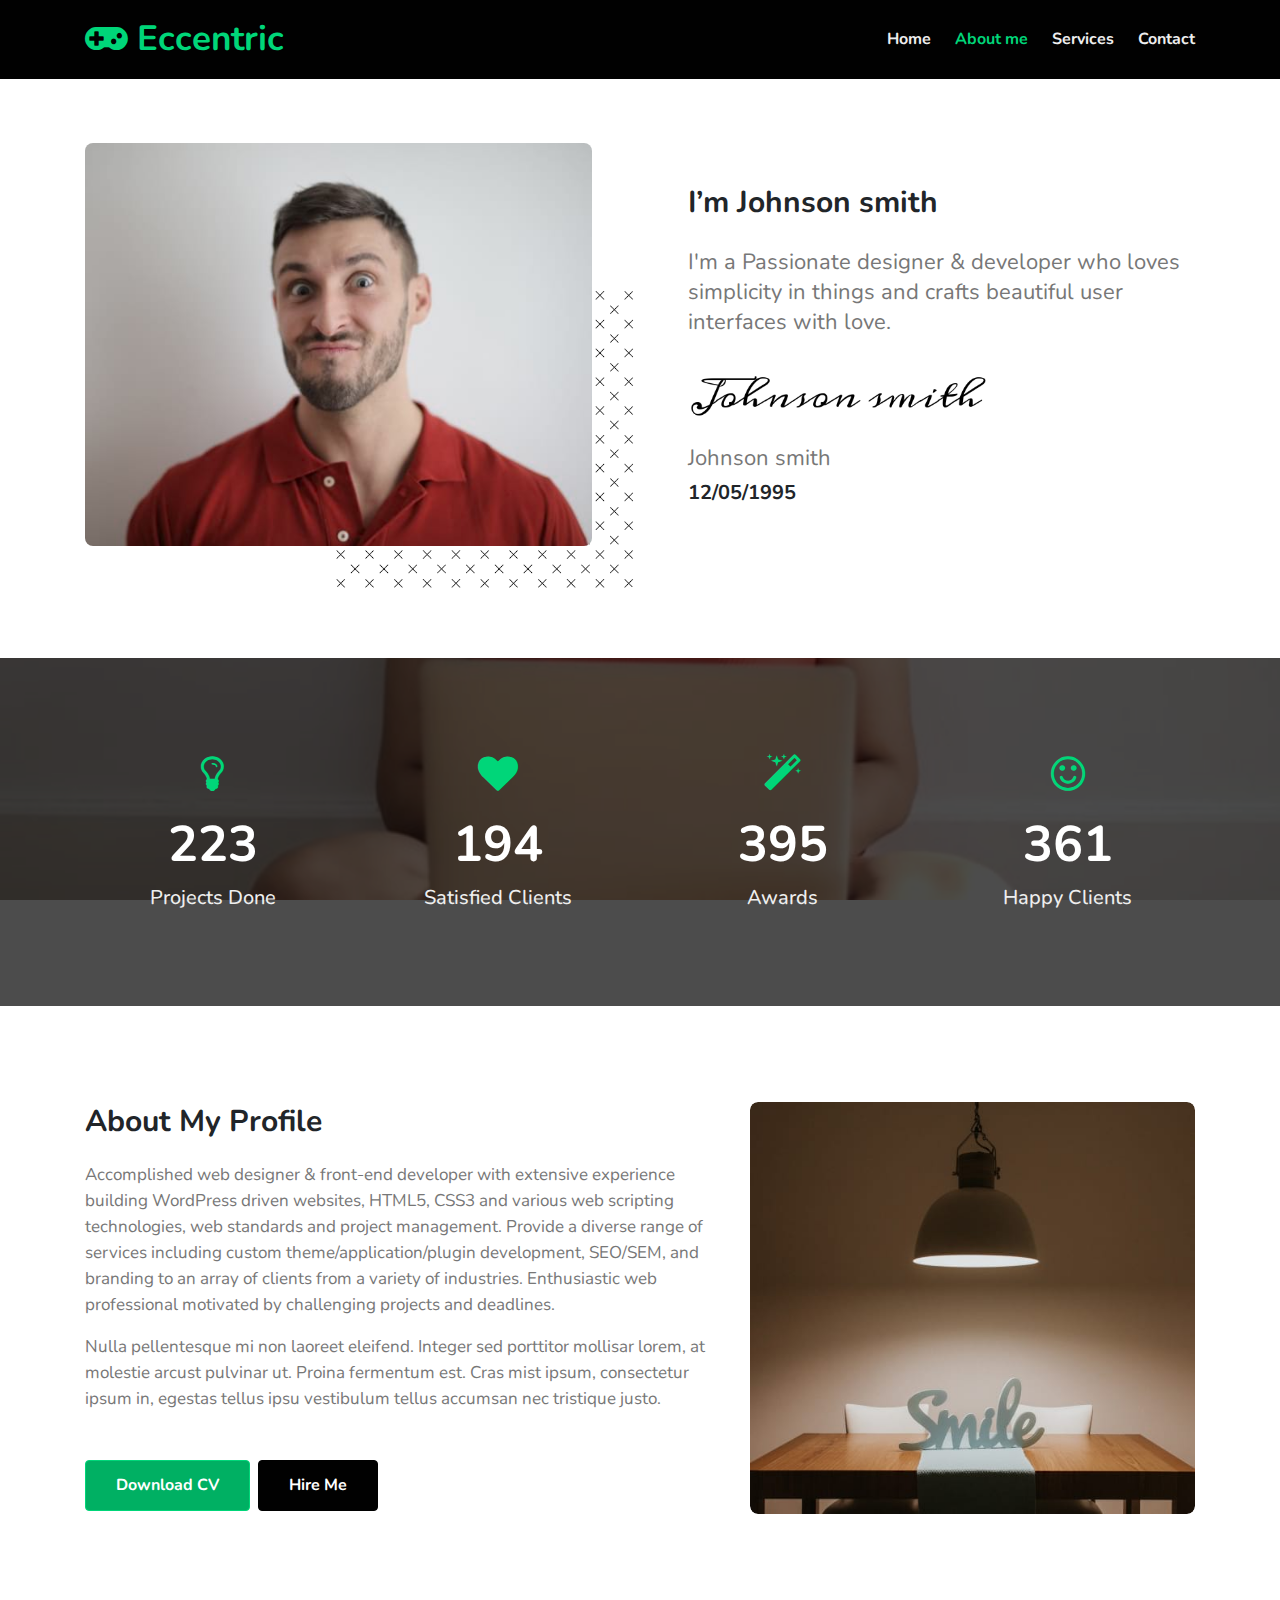
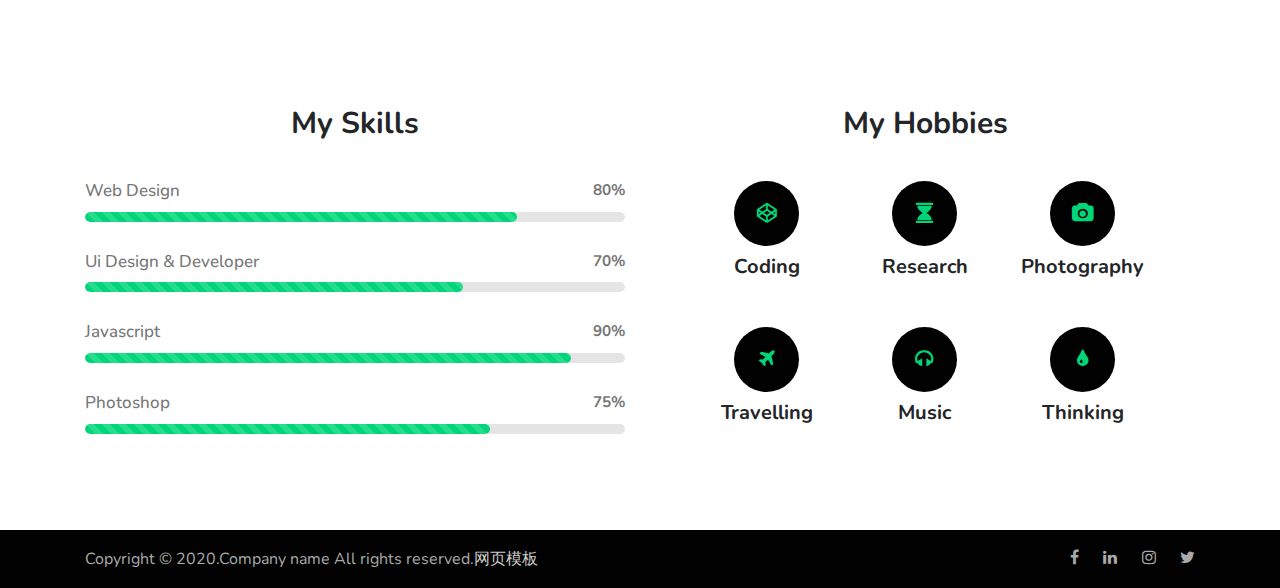
==== about.html @ adb2ebfb "template" ====
<!doctype html>
<html lang="en">

<head>
  <!-- Required meta tags -->
  <meta charset="utf-8">
  <meta name="viewport" content="width=device-width, initial-scale=1, shrink-to-fit=no">

  <title>About</title>

  <!-- google fonts -->
  <link href="http://fonts.googleapis.com/css?family=Nunito:400,700&display=swap" rel="stylesheet">

  <!-- Template CSS -->
  <link rel="stylesheet" href="assets/css/style-starter.css">

</head>

<body>
<!-- header -->
<header>
  <div class="w3l-header" id="home">
    <div class="container">
      <nav class="navbar navbar-expand-lg navbar-dark pl-0 pr-0">
        <a class="navbar-brand m-0" href="index.html"><span class="fa fa-gamepad"></span> Eccentric </a>
        <!-- if logo is image enable this   
            <a class="navbar-brand" href="#index.html">
                <img src="image-path" alt="Your logo" title="Your logo" style="height:35px;" />
            </a> -->
        <button class="navbar-toggler" type="button" data-toggle="collapse" data-target="#navbarNav" aria-controls="navbarNav" aria-expanded="false"
          aria-label="Toggle navigation">
          <span class="navbar-toggler-icon fa fa-bars"></span>
        </button>
        <div class="collapse navbar-collapse" id="navbarNav">
          <ul class="navbar-nav ml-auto">
            <li class="nav-item mr-lg-4">
              <a class="nav-link pl-0 pr-0" href="index.html">Home <span class="sr-only">(current)</span></a>
            </li>
            <li class="nav-item active mr-lg-4">
              <a class="nav-link pl-0 pr-0" href="about.html">About me</a>
            </li>
            <li class="nav-item mr-lg-4">
              <a class="nav-link pl-0 pr-0" href="services.html">Services</a>
            </li>
            <li class="nav-item">
              <a class="nav-link pl-0 pr-0" href="contact.html">Contact</a>
            </li>
          </ul>
        </div>
      </nav>
    </div>
  </div>
</header>
<!-- //header -->
<!-- about me -->
<div class="w3l-about py-5">
    <div class="container py-lg-3">
        <div class="row about-content mb-lg-5">
            <div class="col-lg-6 pr-md-5">
                <div class="image-block">
                    <img src="assets/images/me.jpg" class="img-fluid myphoto" alt="my photo" />
                    <img src="assets/images/cross.png" class="img-fluid pos" alt="dots" />
                </div>
            </div>
            <div class="col-lg-6 info pl-lg-5 mt-lg-0 mt-5 pt-lg-0 pt-3 align-center">
                <h4 class="">I’m Johnson smith</h4>
                <p class="mt-md-4 mt-3 mb-0"> I'm a Passionate designer & developer who loves simplicity in things and crafts beautiful user
                    interfaces with love.</p>
                <img src="assets/images/signature.png" class="img-fluid signature mt-4 mb-2" width="300px" alt="my photo" />
                <p class="m-0 mb-2">Johnson smith</p>
                <h6>12/05/1995</h6>
            </div>
        </div>
    </div>
</div>
<!-- //about me -->
<!-- stats -->
<section class="w3l-stats py-lg-5 py-4" id="stats">
    <div class="gallery-inner container py-md-5 py-4">
        <div class="row stats-con text-white">
            <div class="col-sm-3 col-6 stats_info counter_grid">
                <span class="fa fa-lightbulb-o"></span>
                <p class="counter">645</p>
                <h4>Projects Done</h4>
            </div>
            <div class="col-sm-3 col-6 stats_info counter_grid1">
                <span class="fa fa-heart"></span>
                <p class="counter">563</p>
                <h4>Satisfied Clients</h4>
            </div>
            <div class="col-sm-3 col-6 stats_info counter_grid mt-sm-0 mt-5">
                <span class="fa fa-magic"></span>
                <p class="counter">1145</p>
                <h4>Awards</h4>
            </div>
            <div class="col-sm-3 col-6 stats_info counter_grid2 mt-sm-0 mt-5">
                <span class="fa fa-smile-o"></span>
                <p class="counter">1045</p>
                <h4>Happy Clients</h4>
            </div>
        </div>
    </div>
</section>
<!-- //stats -->
<!-- about my profile -->
<section class="w3l-about-bottom py-5" id="about">
    <div class="container py-lg-5 py-md-3">
        <div class="row middle-grids">
            <div class="col-lg-7 advantage-grid-info">
                <div class="advantage_left">
                    <h4>About my profile </h4>
                    <p class="mb-3">Accomplished web designer & front-end developer with extensive experience
                        building WordPress driven websites, HTML5, CSS3 and various web scripting technologies,
                        web standards and project management. Provide a diverse range of services including custom
                        theme/application/plugin development, SEO/SEM, and branding to an array of clients from a
                        variety of industries. Enthusiastic web professional motivated by challenging projects and
                        deadlines.</p>
                    <p class="mb-0">Nulla pellentesque mi non laoreet eleifend. Integer sed porttitor mollisar
                        lorem, at molestie arcust pulvinar ut. Proina fermentum est. Cras mist ipsum, consectetur
                        ipsum in, egestas tellus ipsu vestibulum tellus accumsan nec tristique justo.
                    </p>
                    <a href="resume.html" class="btn-style btn-primary btn mt-lg-5 mt-4">Download CV</a>
                    <a href="contact.html" class="btn-style btn-secondary btn mt-lg-5 mt-4 ml-1">Hire Me</a>
                </div>
            </div>
            <div class="col-lg-5 advantage-grid-info1">
                <div class="advantage_left1 mt-lg-0 mt-5">
                    <img src="assets/images/about.jpg" class="img img-fluid" alt="">
                </div>
            </div>
        </div>
    </div>
</section>
<!-- //about my profile -->
<!-- skills and hobbies -->
<div class="w3l-skills py-5" id="skills">
    <div class="container py-lg-5 py-md-3">
        <div class="modal-spa">
            <div class="row skills">
                <div class="col-lg-6 bar-grids bargrids-left">
                    <h4> My Skills </h4>
                    <h6>web design <span> 80% </span></h6>
                    <div class="progress">
                        <div class="progress-bar progress-bar-striped active editContent" style="width: 80%">
                        </div>
                    </div>
                    <h6>ui design & developer <span> 70% </span></h6>
                    <div class="progress  w3-bar-grids">
                        <div class="progress-bar progress-bar-striped active" style="width: 70%">
                        </div>
                    </div>
                    <h6>Javascript<span>90% </span></h6>
                    <div class="progress  w3-bar-grids">
                        <div class="progress-bar progress-bar-striped active" style="width: 90%">
                        </div>
                    </div>
                    <h6>Photoshop <span> 75% </span></h6>
                    <div class="progress  w3-bar-grids prgs-w3-last">
                        <div class="progress-bar progress-bar-striped active" style="width: 75%">
                        </div>
                    </div>
                </div>
                <div class="col-lg-6 bar-grids w3-bar-grids mt-lg-0 mt-5">
                    <h4> My Hobbies </h4>
                    <div class="row pl-lg-5 pr-lg-5">
                        <div class="col-4 hobbies-grid1 grid1">
                            <div class="icon-bg">
                                <span class="fa fa-codepen"></span>
                            </div>
                            <h5>Coding</h5>
                        </div>
                        <div class="col-4 hobbies-grid1 grid2">
                            <div class="icon-bg">
                                <span class="fa fa-hourglass"></span>
                            </div>
                            <h5>Research</h5>
                        </div>
                        <div class="col-4 hobbies-grid1 grid3">
                            <div class="icon-bg">
                                <span class="fa fa-camera"></span>
                            </div>
                            <h5>Photography</h5>
                        </div>
                        <div class="col-4 hobbies-grid1 grid4">
                            <div class="icon-bg">
                                <span class="fa fa-plane"></span>
                            </div>
                            <h5>Travelling</h5>
                        </div>
                        <div class="col-4 hobbies-grid1 grid5">
                            <div class="icon-bg">
                                <span class="fa fa-headphones"></span>
                            </div>
                            <h5>Music</h5>
                        </div>
                        <div class="col-4 hobbies-grid1 grid6">
                            <div class="icon-bg">
                                <span class="fa fa-tint"></span>
                            </div>
                            <h5>Thinking</h5>
                        </div>
                    </div>
                </div>
            </div>
        </div>
    </div>
</div>
<!-- //skills and hobbies -->
<!-- Footer -->
<footer>
  <section class="w3l-footers-1">
    <div class="footer py-3">
      <div class="container">
        <div class="footer-content">
          <div class="row">
            <div class="col-lg-8 footer-left">
              <p class="m-0">Copyright &copy; 2020.Company name All rights reserved.<a target="_blank" href="http://sc.chinaz.com/moban/">&#x7F51;&#x9875;&#x6A21;&#x677F;</a></p>
            </div>
            <div class="col-lg-4 footer-right text-lg-right text-center mt-lg-0 mt-3">
              <ul class="social m-0 p-0">
                <li><a href="#facebook"><span class="fa fa-facebook"></span></a></li>
                <li><a href="#linkedin"><span class="fa fa-linkedin"></span></a></li>
                <li><a href="#instagram"><span class="fa fa-instagram"></span></a></li>
                <li><a href="#twitter"><span class="fa fa-twitter"></span></a></li>
              </ul>
            </div>
          </div>
        </div>
      </div>
    </div>
  </section>
</footer>
<!-- //Footer -->

<!-- move top -->
<button onclick="topFunction()" id="movetop" class="editContent" title="Go to top">
  <span class="fa fa-angle-up"></span>
</button>
<script>
  // When the user scrolls down 20px from the top of the document, show the button
  window.onscroll = function () {
    scrollFunction()
  };

  function scrollFunction() {
    if (document.body.scrollTop > 20 || document.documentElement.scrollTop > 20) {
      document.getElementById("movetop").style.display = "block";
    } else {
      document.getElementById("movetop").style.display = "none";
    }
  }

  // When the user clicks on the button, scroll to the top of the document
  function topFunction() {
    document.body.scrollTop = 0;
    document.documentElement.scrollTop = 0;
  }
</script>
<!-- /move top -->

<!-- common jquery -->
<script src="assets/js/jquery-3.3.1.min.js"></script>
<!-- //common jquery -->

<!-- disable body scroll which navbar is in active -->
<script>
  $(function () {
    $('.navbar-toggler').click(function () {
      $('body').toggleClass('noscroll');
    })
  });
</script>
<!-- disable body scroll which navbar is in active -->


<!-- for blog carousel slider -->
<script src="assets/js/owl.carousel.js"></script>
<script>
  $(document).ready(function () {
    var owl = $('.owl-carousel');
    owl.owlCarousel({
      stagePadding: 20,
      margin: 15,
      nav: false,
      loop: false,
      responsive: {
        0: {
          items: 1
        },
        600: {
          items: 2
        },
        1000: {
          items: 3
        }
      }
    })
  })
</script>
<!-- //for blog carousel slider -->


<!-- stats number counter-->
<script src="assets/js/jquery.waypoints.min.js"></script>
<script src="assets/js/jquery.countup.js"></script>
<script>
  $('.counter').countUp();
</script>
<!-- //stats number counter -->

<!-- jQuery-Photo-filter-lightbox-portfolio-plugin -->
<script src="assets/js/jquery-1.7.2.js"></script>
<script src="assets/js/jquery.quicksand.js"></script>
<script src="assets/js/script.js"></script>
<script src="assets/js/jquery.prettyPhoto.js"></script>
<!-- //jQuery-Photo-filter-lightbox-portfolio-plugin -->

<!--  bootstrap js -->
<script src="assets/js/bootstrap.min.js"></script>
<!--  //bootstrap js -->

</body>

</html>
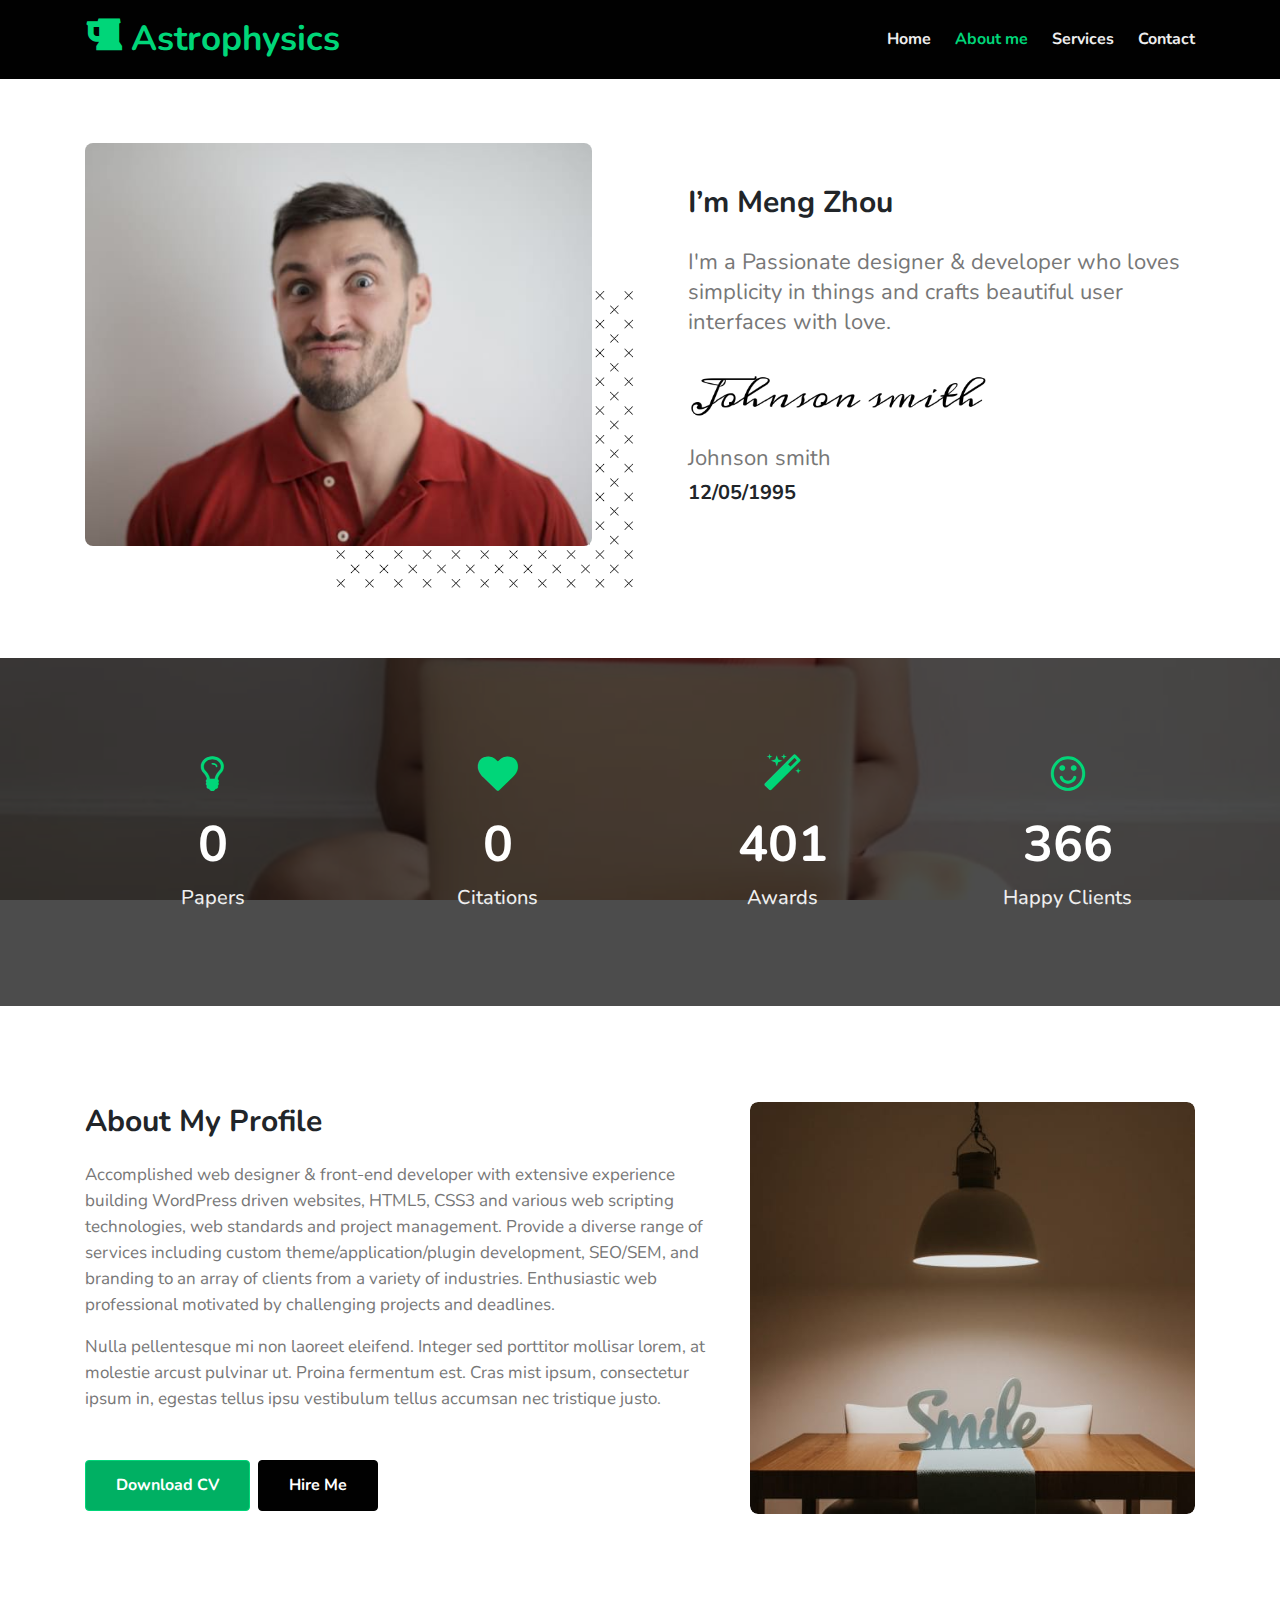
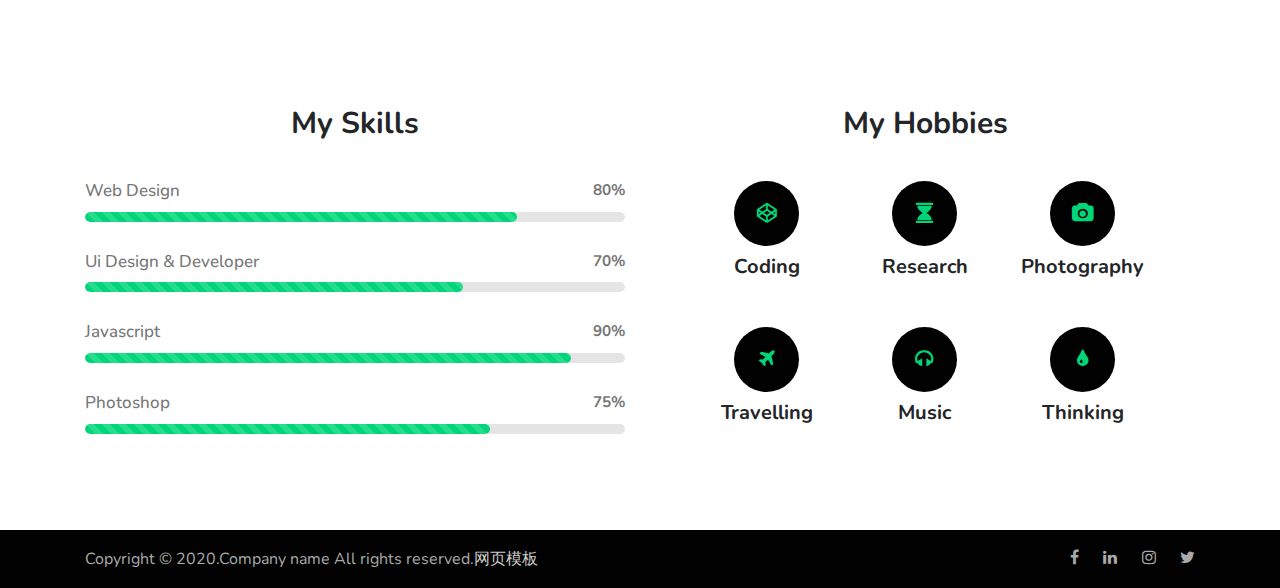
==== commit a9408406: "Update about-me" ====
--- a/about.html
+++ b/about.html
@@ -22,7 +22,7 @@
   <div class="w3l-header" id="home">
     <div class="container">
       <nav class="navbar navbar-expand-lg navbar-dark pl-0 pr-0">
-        <a class="navbar-brand m-0" href="index.html"><span class="fa fa-gamepad"></span> Eccentric </a>
+        <a class="navbar-brand m-0" href="index.html"><span class="fa fa-beer"></span> Astrophysics </a>
         <!-- if logo is image enable this   
             <a class="navbar-brand" href="#index.html">
                 <img src="image-path" alt="Your logo" title="Your logo" style="height:35px;" />
@@ -63,7 +63,7 @@
                 </div>
             </div>
             <div class="col-lg-6 info pl-lg-5 mt-lg-0 mt-5 pt-lg-0 pt-3 align-center">
-                <h4 class="">I’m Johnson smith</h4>
+                <h4 class="">I’m Meng Zhou</h4>
                 <p class="mt-md-4 mt-3 mb-0"> I'm a Passionate designer & developer who loves simplicity in things and crafts beautiful user
                     interfaces with love.</p>
                 <img src="assets/images/signature.png" class="img-fluid signature mt-4 mb-2" width="300px" alt="my photo" />
@@ -80,13 +80,13 @@
         <div class="row stats-con text-white">
             <div class="col-sm-3 col-6 stats_info counter_grid">
                 <span class="fa fa-lightbulb-o"></span>
-                <p class="counter">645</p>
-                <h4>Projects Done</h4>
+                <p class="counter">1</p>
+                <h4>Papers</h4>
             </div>
             <div class="col-sm-3 col-6 stats_info counter_grid1">
                 <span class="fa fa-heart"></span>
-                <p class="counter">563</p>
-                <h4>Satisfied Clients</h4>
+                <p class="counter">0</p>
+                <h4>Citations</h4>
             </div>
             <div class="col-sm-3 col-6 stats_info counter_grid mt-sm-0 mt-5">
                 <span class="fa fa-magic"></span>
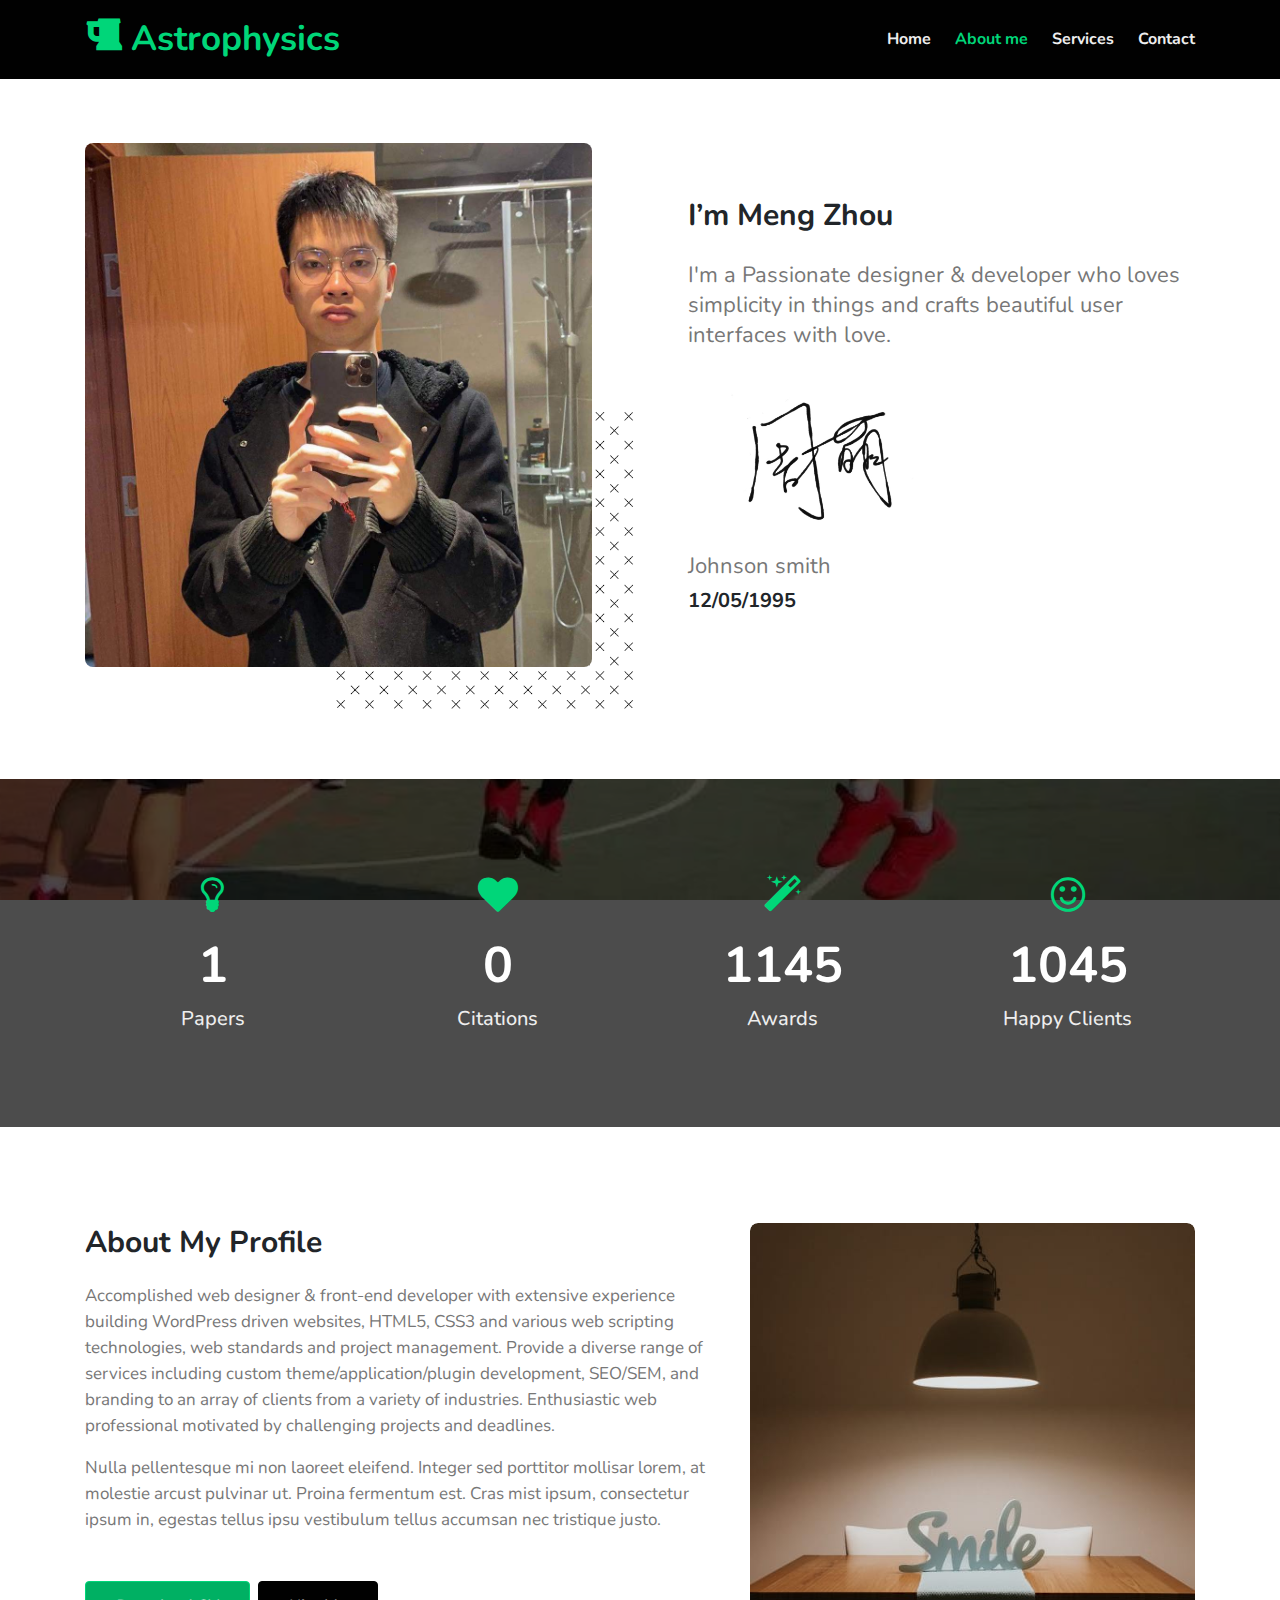
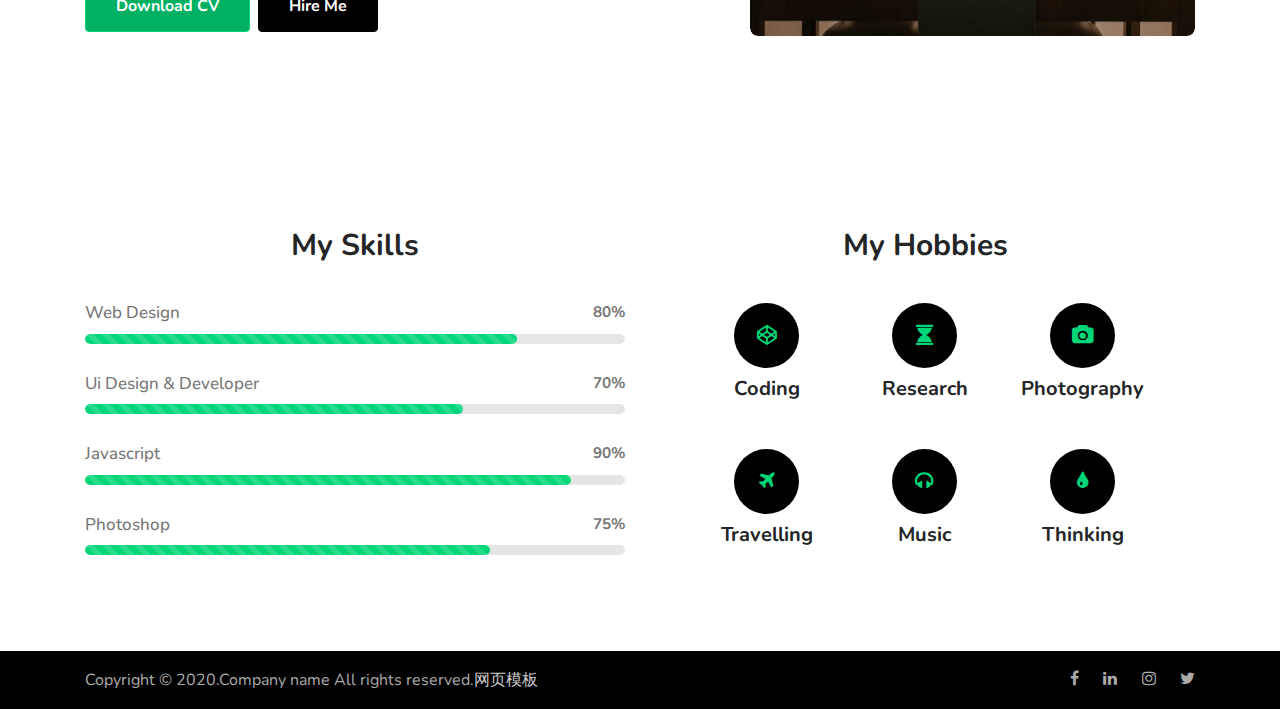
==== commit 925a4762: "Update more pics" ====
--- a/about.html
+++ b/about.html
@@ -66,7 +66,7 @@
                 <h4 class="">I’m Meng Zhou</h4>
                 <p class="mt-md-4 mt-3 mb-0"> I'm a Passionate designer & developer who loves simplicity in things and crafts beautiful user
                     interfaces with love.</p>
-                <img src="assets/images/signature.png" class="img-fluid signature mt-4 mb-2" width="300px" alt="my photo" />
+                <img src="assets/images/signature.jpg" class="img-fluid signature mt-4 mb-2" width="300px" alt="my photo" />
                 <p class="m-0 mb-2">Johnson smith</p>
                 <h6>12/05/1995</h6>
             </div>
@@ -321,4 +321,4 @@
 
 </body>
 
-</html>+</html>
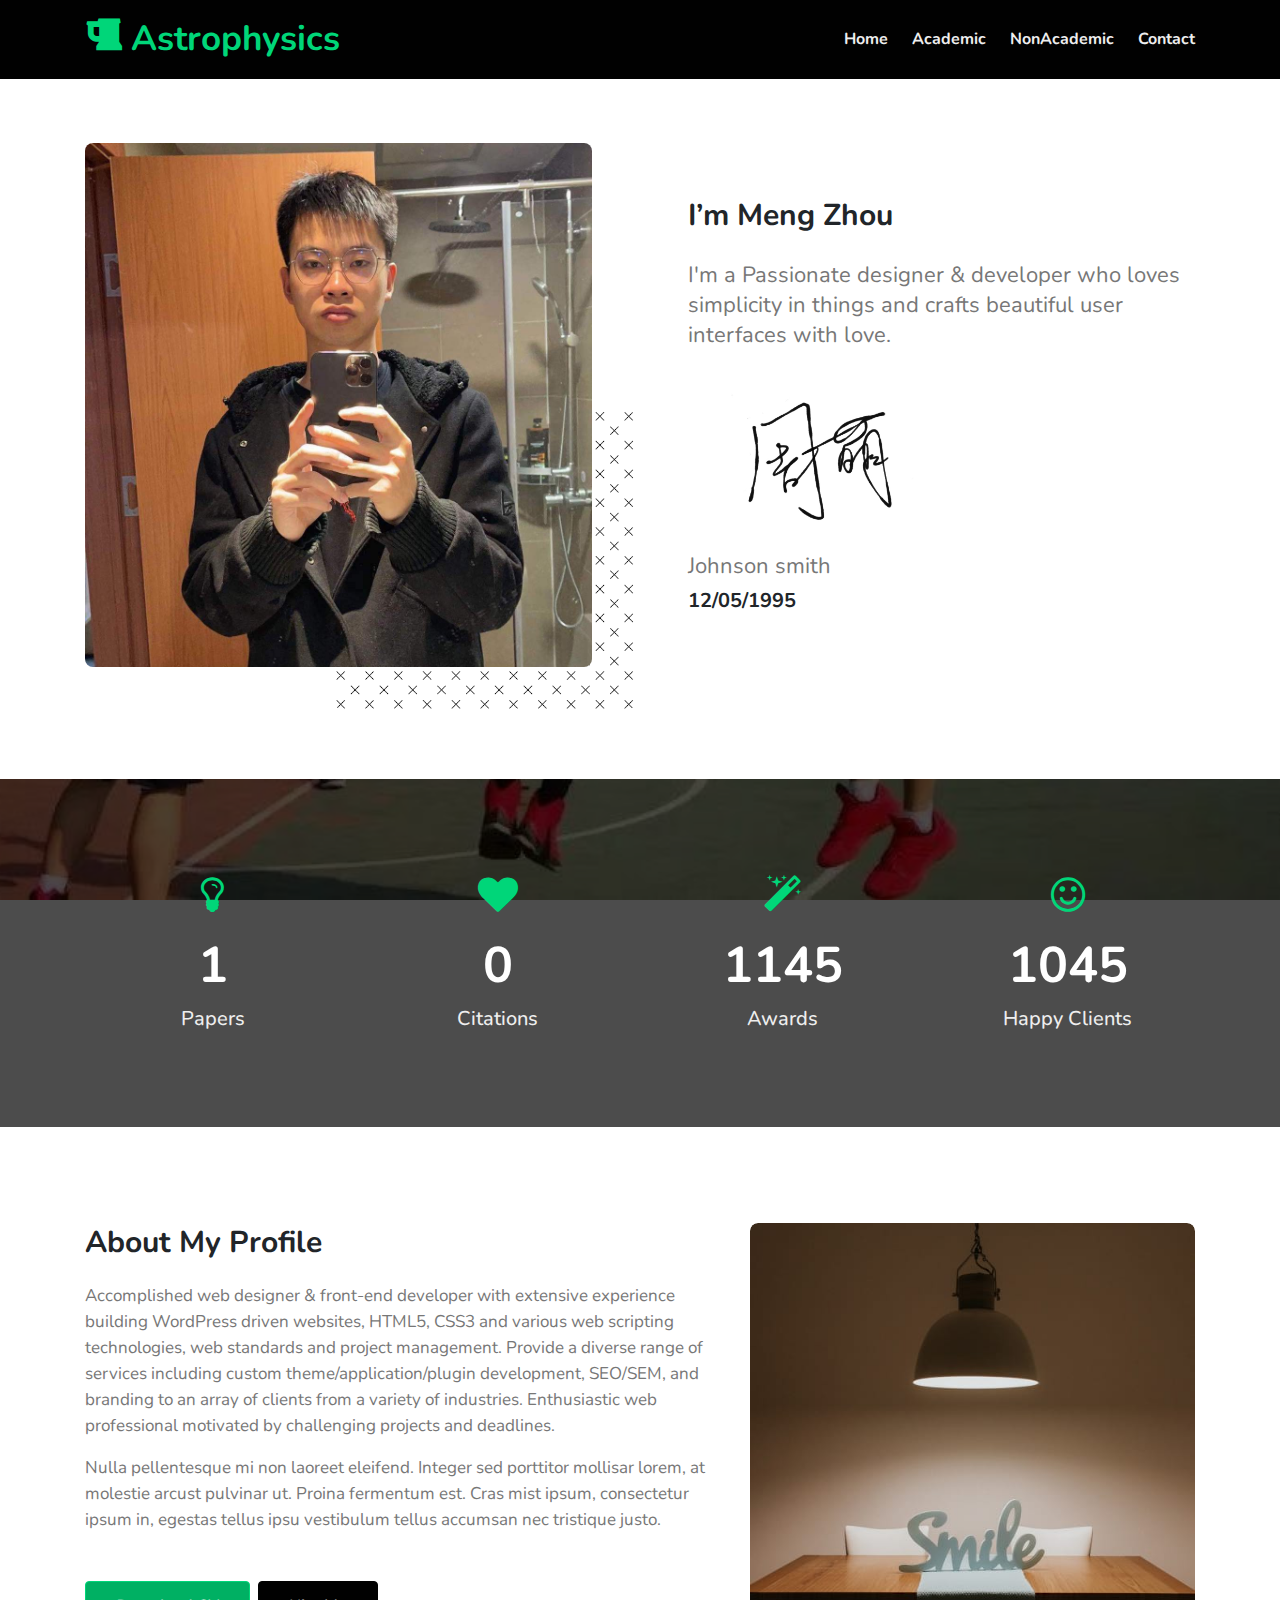
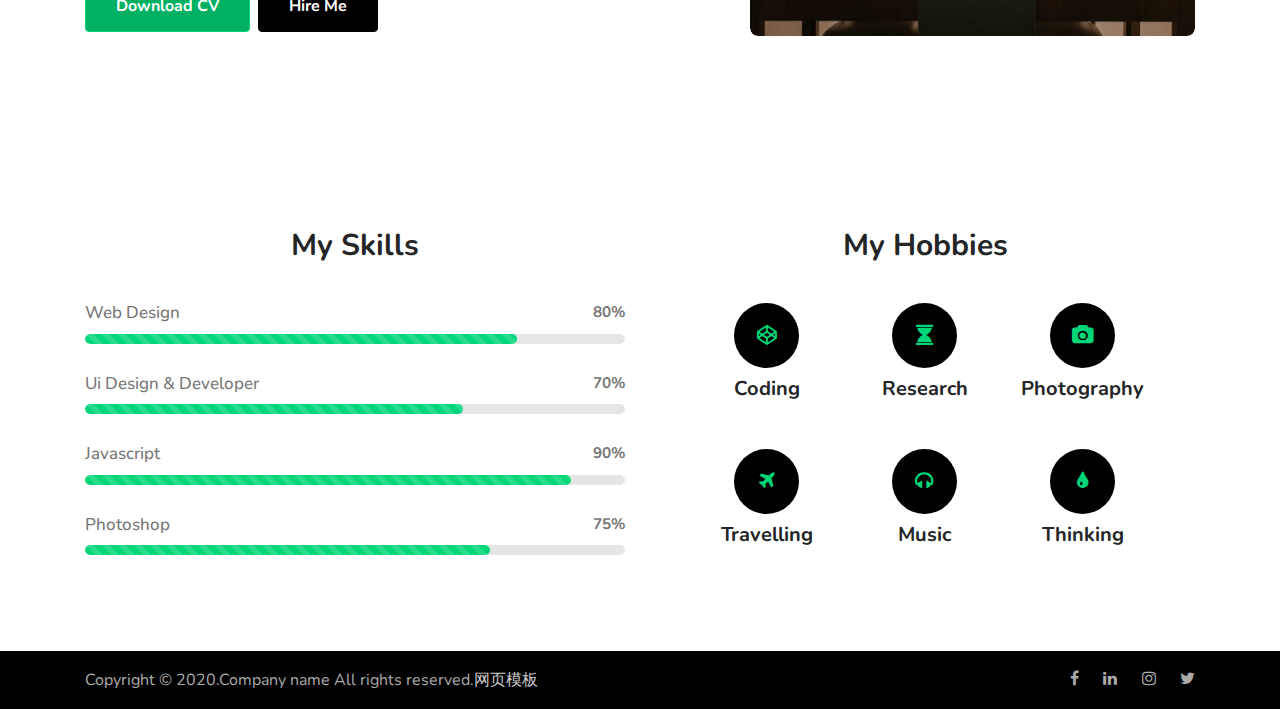
==== commit 29c63c23: "Update headers on every page" ====
--- a/about.html
+++ b/about.html
@@ -36,11 +36,11 @@
             <li class="nav-item mr-lg-4">
               <a class="nav-link pl-0 pr-0" href="index.html">Home <span class="sr-only">(current)</span></a>
             </li>
-            <li class="nav-item active mr-lg-4">
-              <a class="nav-link pl-0 pr-0" href="about.html">About me</a>
+            <li class="nav-item mr-lg-4">
+                <a class="nav-link pl-0 pr-0" href="about.html">Academic</a>
             </li>
             <li class="nav-item mr-lg-4">
-              <a class="nav-link pl-0 pr-0" href="services.html">Services</a>
+                <a class="nav-link pl-0 pr-0" href="services.html">NonAcademic</a>
             </li>
             <li class="nav-item">
               <a class="nav-link pl-0 pr-0" href="contact.html">Contact</a>
